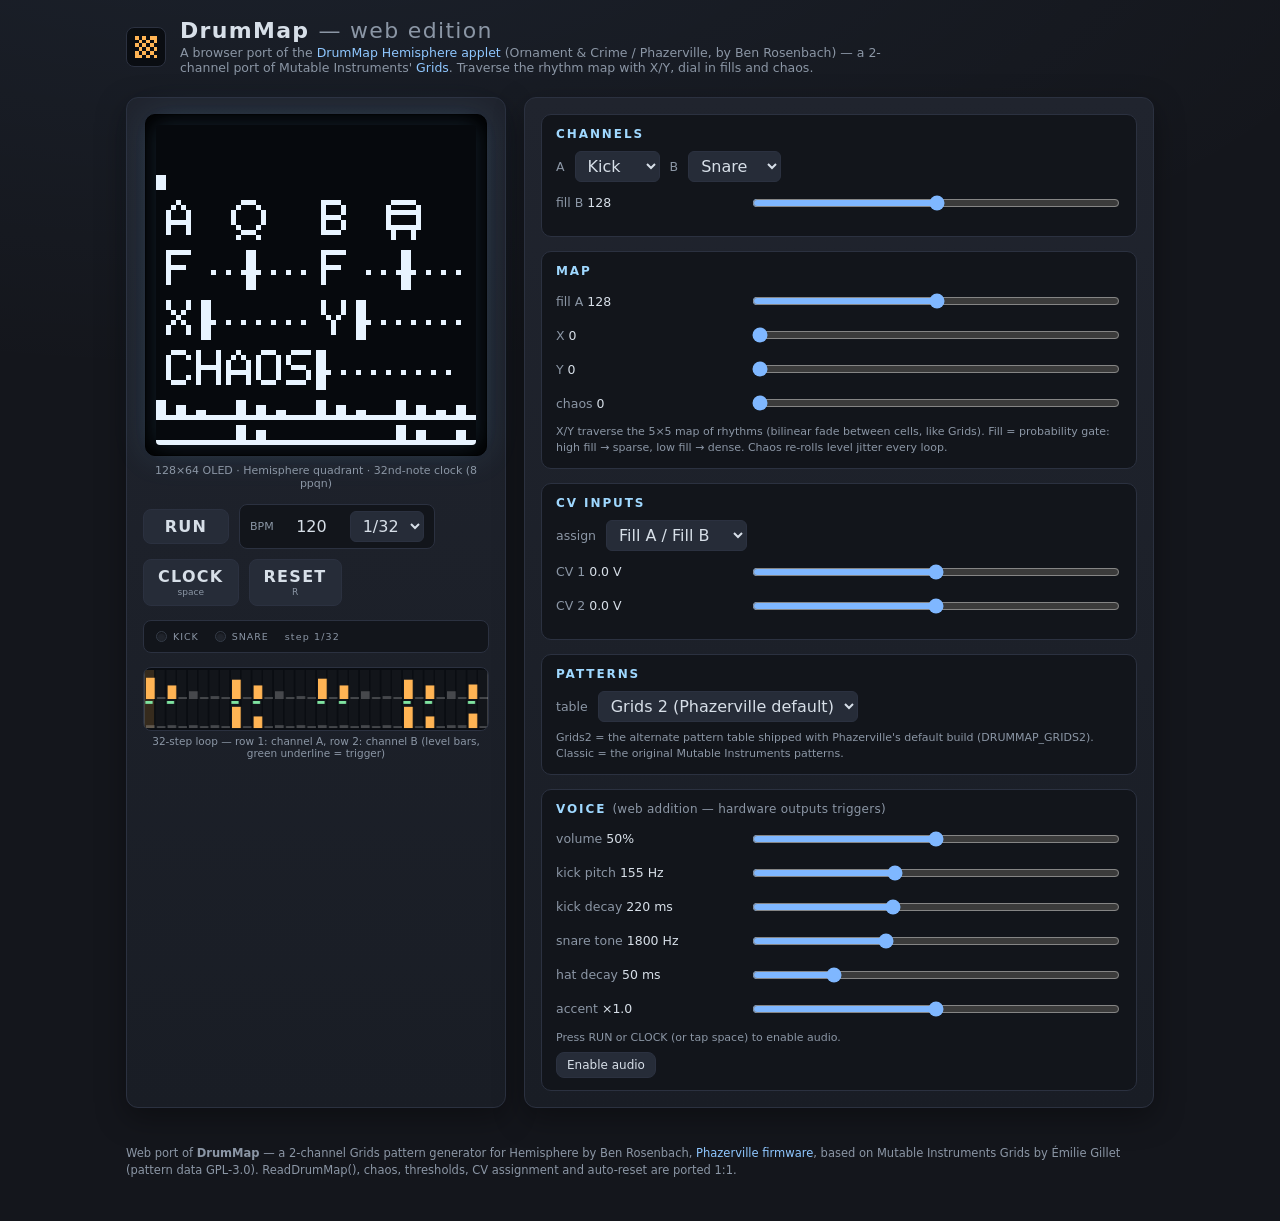
==== apps/drummap/index.html @ c15975ce "Add DrumMap web port Browser port of the DrumMap Hemisphere applet (2-channel Grids pattern generato" ====
<!DOCTYPE html>
<html lang="en">
<head>
  <meta charset="utf-8">
  <meta name="viewport" content="width=device-width, initial-scale=1">
  <title>DrumMap — Web Edition (Phazerville Hemisphere applet)</title>
  <link rel="stylesheet" href="style.css">
</head>
<body>
  <header>
    <canvas id="logoIcon" width="8" height="8"></canvas>
    <div class="title">
      <h1>DrumMap <span class="sub">— web edition</span></h1>
      <p>A browser port of the <a href="https://github.com/djphazer/O_C-Phazerville/blob/main/software/src/applets/DrumMap.h" target="_blank" rel="noopener">DrumMap Hemisphere applet</a> (Ornament &amp; Crime / Phazerville, by Ben Rosenbach) — a 2-channel port of Mutable Instruments' <a href="https://mutable-instruments.net/modules/grids/" target="_blank" rel="noopener">Grids</a>. Traverse the rhythm map with X/Y, dial in fills and chaos.</p>
    </div>
  </header>

  <main>
    <!-- ===================== OLED + transport ===================== -->
    <section class="panel left">
      <div class="oled-bezel">
        <canvas id="oled" width="64" height="64"></canvas>
      </div>
      <div class="oled-caption">128×64 OLED · Hemisphere quadrant · 32nd-note clock (8 ppqn)</div>

      <div class="transport">
        <button id="runBtn" class="big-btn on-ready">RUN</button>
        <div class="bpm-wrap">
          <label for="bpm">BPM</label>
          <input id="bpm" type="number" min="20" max="300" step="1" value="120">
          <select id="div" title="clock steps per beat — DrumMap expects 1/32">
            <option value="1">1/4</option>
            <option value="2">1/8</option>
            <option value="4">1/16</option>
            <option value="8" selected>1/32</option>
          </select>
        </div>
        <button id="clockBtn" class="big-btn tap">CLOCK<span class="hint">space</span></button>
        <button id="resetBtn" class="big-btn tap">RESET<span class="hint">R</span></button>
      </div>

      <div class="monitor">
        <div class="led-wrap"><span class="led amber" id="chALed"></span><span class="led-label" id="chA">KICK</span></div>
        <div class="led-wrap"><span class="led amber2" id="chBLed"></span><span class="led-label" id="chB">SNARE</span></div>
        <div class="mon-item"><span class="mon-label" id="stepLabel">step 1/32</span></div>
      </div>

      <div class="strip-wrap">
        <canvas id="strip" width="488" height="64"></canvas>
        <div class="strip-caption">32-step loop — row 1: channel A, row 2: channel B (level bars, green underline = trigger)</div>
      </div>
    </section>

    <!-- ===================== parameters ===================== -->
    <section class="panel right">
      <div class="group">
        <h2>Channels</h2>
        <div class="row">
          <label for="partA">A</label>
          <select id="partA">
            <option value="0">Kick</option>
            <option value="1">Snare</option>
            <option value="2">HiHat</option>
          </select>
          <label for="partB">B</label>
          <select id="partB">
            <option value="0">Kick</option>
            <option value="1">Snare</option>
            <option value="2">HiHat</option>
            <option value="3">Accent</option>
          </select>
        </div>
        <div class="row" id="fillBSlider">
          <label class="grow" for="fillB">fill B <span id="fillBVal" class="val">128</span> <span id="fillBNote" class="tip inline"></span></label>
          <input id="fillB" type="range" min="0" max="255" step="1" value="128">
        </div>
      </div>

      <div class="group">
        <h2>Map</h2>
        <div class="row">
          <label class="grow" for="fillA">fill A <span id="fillAVal" class="val">128</span></label>
          <input id="fillA" type="range" min="0" max="255" step="1" value="128">
        </div>
        <div class="row">
          <label class="grow" for="xpos">X <span id="xVal" class="val">0</span></label>
          <input id="xpos" type="range" min="0" max="255" step="1" value="0">
        </div>
        <div class="row">
          <label class="grow" for="ypos">Y <span id="yVal" class="val">0</span></label>
          <input id="ypos" type="range" min="0" max="255" step="1" value="0">
        </div>
        <div class="row">
          <label class="grow" for="chaos">chaos <span id="chaosVal" class="val">0</span></label>
          <input id="chaos" type="range" min="0" max="255" step="1" value="0">
        </div>
        <p class="tip">X/Y traverse the 5×5 map of rhythms (bilinear fade between cells, like Grids). Fill = probability gate: high fill → sparse, low fill → dense. Chaos re-rolls level jitter every loop.</p>
      </div>

      <div class="group">
        <h2>CV inputs</h2>
        <div class="row">
          <label for="cvMode">assign</label>
          <select id="cvMode">
            <option value="0">Fill A / Fill B</option>
            <option value="1">X / Y</option>
            <option value="2">Fill A / Chaos</option>
          </select>
        </div>
        <div class="row">
          <label class="grow" for="cv1">CV 1 <span id="cv1Val" class="val">0.0 V</span></label>
          <input id="cv1" type="range" min="-255" max="255" step="1" value="0">
        </div>
        <div class="row">
          <label class="grow" for="cv2">CV 2 <span id="cv2Val" class="val">0.0 V</span></label>
          <input id="cv2" type="range" min="-255" max="255" step="1" value="0">
        </div>
      </div>

      <div class="group">
        <h2>Patterns</h2>
        <div class="row">
          <label for="patternSet">table</label>
          <select id="patternSet">
            <option value="grids2" selected>Grids 2 (Phazerville default)</option>
            <option value="classic">Grids (original MI)</option>
          </select>
        </div>
        <p class="tip">Grids2 = the alternate pattern table shipped with Phazerville's default build (DRUMMAP_GRIDS2). Classic = the original Mutable Instruments patterns.</p>
      </div>

      <div class="group">
        <h2>Voice <span class="sub">(web addition — hardware outputs triggers)</span></h2>
        <div class="row"><label class="grow" for="vol">volume <span id="volVal" class="val">50%</span></label><input id="vol" type="range" min="0" max="1" step="0.01" value="0.5"></div>
        <div class="row"><label class="grow" for="kickPitch">kick pitch <span id="kickPitchVal" class="val">155 Hz</span></label><input id="kickPitch" type="range" min="90" max="260" step="1" value="155"></div>
        <div class="row"><label class="grow" for="kickDecay">kick decay <span id="kickDecayVal" class="val">220 ms</span></label><input id="kickDecay" type="range" min="0.05" max="0.5" step="0.01" value="0.22"></div>
        <div class="row"><label class="grow" for="snareTone">snare tone <span id="snareToneVal" class="val">1800 Hz</span></label><input id="snareTone" type="range" min="800" max="3600" step="50" value="1800"></div>
        <div class="row"><label class="grow" for="hatDecay">hat decay <span id="hatDecayVal" class="val">50 ms</span></label><input id="hatDecay" type="range" min="0.01" max="0.2" step="0.005" value="0.05"></div>
        <div class="row"><label class="grow" for="accent">accent <span id="accentVal" class="val">×1.0</span></label><input id="accent" type="range" min="0" max="2" step="0.1" value="1"></div>
        <p class="tip" id="audioHint">Press RUN or CLOCK (or tap space) to enable audio.</p>
        <button id="audioBtn" class="small-btn">Enable audio</button>
      </div>
    </section>
  </main>

  <footer>
    <p>
      Web port of <strong>DrumMap</strong> — a 2-channel Grids pattern generator for Hemisphere by
      Ben Rosenbach, <a href="https://github.com/djphazer/O_C-Phazerville" target="_blank" rel="noopener">Phazerville firmware</a>,
      based on Mutable Instruments Grids by Émilie Gillet (pattern data GPL-3.0). ReadDrumMap(),
      chaos, thresholds, CV assignment and auto-reset are ported 1:1.
    </p>
  </footer>

  <script src="js/data.js"></script>
  <script src="js/engine.js"></script>
  <script src="js/display.js"></script>
  <script src="js/synth.js"></script>
  <script src="js/app.js"></script>
</body>
</html>
---- apps/drummap/style.css ----
:root {
  --bg: #14161c;
  --panel: #1d2129;
  --panel-edge: #2b3140;
  --ink: #d7dfe8;
  --ink-dim: #8b96a5;
  --accent: #ffb454;
  --accent2: #ffb454;
  --oled: #06090d;
  --oled-glow: rgba(140, 220, 255, 0.35);
}

* { box-sizing: border-box; }

body {
  margin: 0;
  background:
    radial-gradient(1200px 500px at 20% -10%, rgba(126, 183, 255, 0.07), transparent),
    var(--bg);
  color: var(--ink);
  font-family: "Inter", "Segoe UI", system-ui, -apple-system, sans-serif;
  min-height: 100vh;
}

a { color: #8fc7ff; text-decoration: none; }
a:hover { text-decoration: underline; }

header {
  display: flex;
  gap: 14px;
  align-items: center;
  padding: 18px 26px 10px;
  max-width: 1080px;
  margin: 0 auto;
}

#logoIcon {
  width: 40px;
  height: 40px;
  image-rendering: pixelated;
  background: #0a0d12;
  border: 1px solid var(--panel-edge);
  border-radius: 8px;
  padding: 4px;
}

.title h1 {
  margin: 0;
  font-size: 22px;
  letter-spacing: 0.06em;
}
.title h1 .sub { color: var(--ink-dim); font-weight: 400; }
.title p { margin: 2px 0 0; color: var(--ink-dim); font-size: 12.5px; max-width: 720px; }

main {
  display: grid;
  grid-template-columns: 380px 1fr;
  gap: 18px;
  padding: 12px 26px 26px;
  max-width: 1080px;
  margin: 0 auto;
}
@media (max-width: 900px) { main { grid-template-columns: 1fr; } }

.panel {
  background: linear-gradient(180deg, #20242e, #191d25);
  border: 1px solid var(--panel-edge);
  border-radius: 12px;
  padding: 16px;
  box-shadow: 0 10px 30px rgba(0, 0, 0, 0.35);
}

/* ---------------- OLED ---------------- */
.oled-bezel {
  background: #05070a;
  border-radius: 10px;
  padding: 10px;
  border: 1px solid #000;
  box-shadow:
    inset 0 0 24px rgba(0, 0, 0, 0.9),
    0 0 34px rgba(122, 200, 255, 0.12);
  width: fit-content;
  margin: 0 auto;
}

#oled {
  width: 320px;
  height: 320px;
  image-rendering: pixelated;
  background: var(--oled);
  border-radius: 4px;
  box-shadow: 0 0 22px rgba(126, 200, 255, 0.14);
  display: block;
}

.oled-caption {
  text-align: center;
  color: var(--ink-dim);
  font-size: 11px;
  margin: 8px 0 2px;
}

/* ---------------- transport ---------------- */
.transport {
  display: flex;
  gap: 10px;
  align-items: center;
  margin-top: 14px;
  flex-wrap: wrap;
}

button {
  font: inherit;
  color: var(--ink);
  background: #262c38;
  border: 1px solid var(--panel-edge);
  border-radius: 8px;
  padding: 8px 14px;
  cursor: pointer;
  transition: background 0.12s, border-color 0.12s, transform 0.05s;
}
button:hover { background: #2e3545; }
button:active { transform: translateY(1px); }
button.on { background: #274a35; border-color: #3f7c56; color: #c9f2d8; }

.big-btn {
  min-width: 86px;
  font-weight: 600;
  letter-spacing: 0.08em;
  display: inline-flex;
  flex-direction: column;
  align-items: center;
  gap: 2px;
  line-height: 1.1;
}
.big-btn .hint { font-size: 9px; color: var(--ink-dim); font-weight: 400; letter-spacing: 0; }
#runBtn.on { background: #2c5138; box-shadow: 0 0 12px rgba(127, 227, 160, 0.25); }

.bpm-wrap {
  display: flex;
  align-items: center;
  gap: 6px;
  background: #12151b;
  border: 1px solid var(--panel-edge);
  border-radius: 8px;
  padding: 6px 10px;
}
.bpm-wrap label { font-size: 11px; color: var(--ink-dim); }
.bpm-wrap input {
  width: 64px;
  background: transparent;
  border: none;
  color: var(--ink);
  font: inherit;
  text-align: right;
}

/* ---------------- monitor ---------------- */
.monitor {
  display: flex;
  gap: 16px;
  align-items: center;
  margin-top: 14px;
  padding: 10px 12px;
  background: #12151b;
  border: 1px solid var(--panel-edge);
  border-radius: 8px;
  flex-wrap: wrap;
}
.mon-item { display: flex; flex-direction: column; min-width: 74px; }
.mon-label { font-size: 9.5px; letter-spacing: 0.12em; color: var(--ink-dim); }
.mon-val { font-size: 15px; font-variant-numeric: tabular-nums; }

.led-wrap { display: flex; align-items: center; gap: 6px; }
.led {
  width: 11px; height: 11px; border-radius: 50%;
  background: #20242c;
  border: 1px solid #333a46;
  box-shadow: inset 0 1px 2px rgba(0, 0, 0, 0.6);
}
.led.on { background: var(--accent); border-color: #ffd9a0; box-shadow: 0 0 10px rgba(255, 180, 84, 0.7); }
.led.amber2.on { background: #7fb7ff; border-color: #b3d4ff; box-shadow: 0 0 10px rgba(127, 183, 255, 0.7); }
.led.accent.on { background: var(--accent2); border-color: #ffd9a0; box-shadow: 0 0 10px rgba(255, 180, 84, 0.7); }
.led.blue.on { background: #7fb7ff; border-color: #b3d4ff; box-shadow: 0 0 10px rgba(127, 183, 255, 0.7); }
.led-label { font-size: 9.5px; letter-spacing: 0.1em; color: var(--ink-dim); }

/* ---------------- pattern strip ---------------- */
.strip-wrap { margin-top: 14px; }
#strip {
  width: 100%;
  height: 64px;
  background: #0a0d12;
  border: 1px solid var(--panel-edge);
  border-radius: 8px;
  display: block;
}
.strip-caption { color: var(--ink-dim); font-size: 10.5px; margin-top: 4px; text-align: center; }

/* ---------------- parameter panel ---------------- */
.right { display: flex; flex-direction: column; gap: 14px; }

.group {
  background: #12151b;
  border: 1px solid var(--panel-edge);
  border-radius: 10px;
  padding: 12px 14px 12px;
}
.group h2 {
  margin: 0 0 10px;
  font-size: 12px;
  letter-spacing: 0.16em;
  text-transform: uppercase;
  color: #9fd8ff;
}
.group h2 .sub { color: var(--ink-dim); text-transform: none; letter-spacing: 0.02em; font-weight: 400; }

.row {
  display: flex;
  align-items: center;
  gap: 10px;
  margin-bottom: 8px;
  flex-wrap: wrap;
}
.row label { font-size: 12.5px; color: var(--ink-dim); white-space: nowrap; }
.row .val { color: var(--ink); font-variant-numeric: tabular-nums; }
.row .grow { flex: 1; }

input[type="range"] {
  flex: 2;
  min-width: 130px;
  accent-color: #7fb7ff;
  height: 22px;
}

select {
  font: inherit;
  color: var(--ink);
  background: #262c38;
  border: 1px solid var(--panel-edge);
  border-radius: 6px;
  padding: 4px 8px;
  max-width: 260px;
}

.toggle {
  font-variant-numeric: tabular-nums;
  letter-spacing: 0.05em;
}

.switch { display: inline-flex; align-items: center; gap: 6px; cursor: pointer; font-size: 12.5px; color: var(--ink); }
.switch input { accent-color: var(--accent); }
.switches { gap: 16px; }

/* seed digits */
.seed-digits { display: flex; gap: 8px; margin: 10px 0 4px; }
.hexdigit {
  display: flex;
  flex-direction: column;
  align-items: center;
  background: #0c0f14;
  border: 1px solid var(--panel-edge);
  border-radius: 8px;
  padding: 4px 6px;
  gap: 2px;
  cursor: ns-resize;
  user-select: none;
}
.hexdigit .val {
  font-family: "JetBrains Mono", ui-monospace, monospace;
  font-size: 22px;
  color: var(--accent);
  min-width: 24px;
  text-align: center;
  text-shadow: 0 0 8px rgba(127, 227, 160, 0.45);
}
.hexdigit button {
  border: none;
  background: transparent;
  color: var(--ink-dim);
  font-size: 13px;
  padding: 0 4px;
  line-height: 1;
}
.hexdigit button:hover { color: var(--ink); }
.seed-digits.disabled { opacity: 0.35; pointer-events: none; }

.tip { color: var(--ink-dim); font-size: 11px; margin: 6px 0 0; line-height: 1.45; }
.tip.inline { margin: 0; }

.small-btn { font-size: 12px; padding: 5px 10px; margin-top: 6px; }

footer {
  max-width: 1080px;
  margin: 0 auto;
  padding: 0 26px 30px;
  color: var(--ink-dim);
  font-size: 11.5px;
  line-height: 1.5;
}
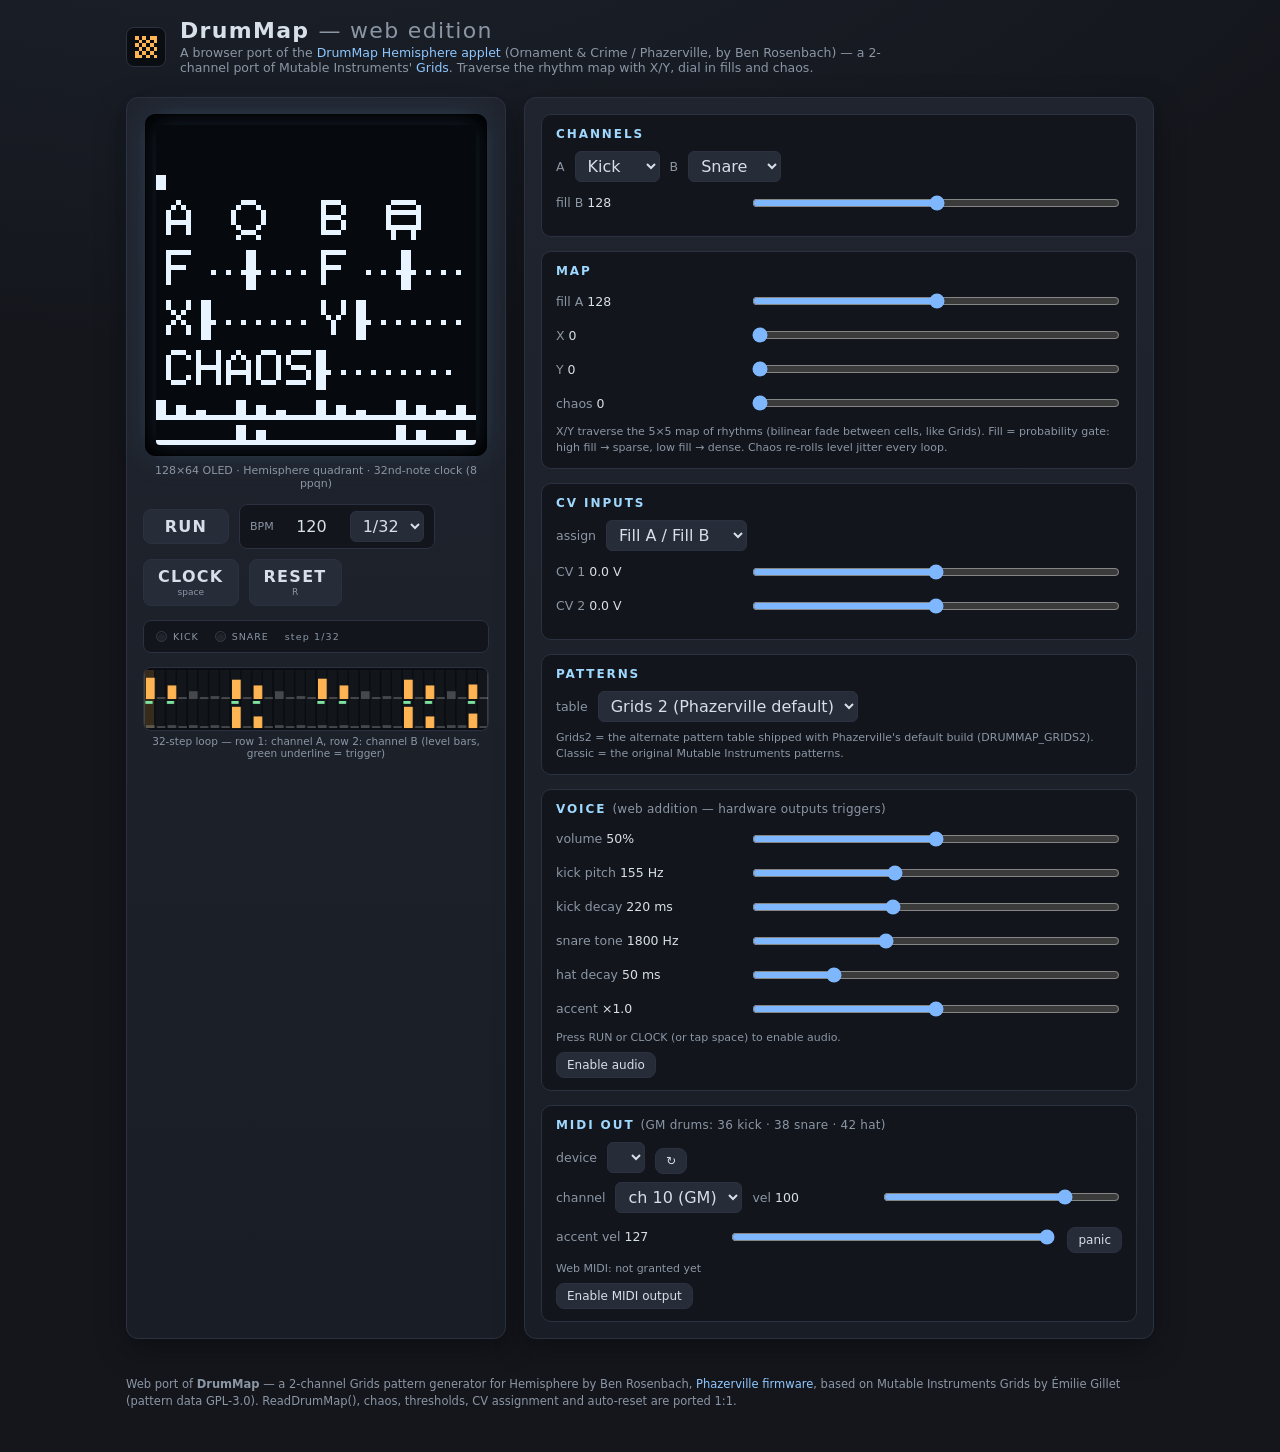
==== commit edcfb450: "Add shared-clock Rack (3 app slots in a column) + DrumMap MIDI out Rack (apps/rack): shared transpor" ====
--- a/apps/drummap/index.html
+++ b/apps/drummap/index.html
@@ -140,6 +140,28 @@
         <p class="tip" id="audioHint">Press RUN or CLOCK (or tap space) to enable audio.</p>
         <button id="audioBtn" class="small-btn">Enable audio</button>
       </div>
+
+      <div class="group" id="midiGroup">
+        <h2>MIDI out <span class="sub">(GM drums: 36 kick · 38 snare · 42 hat)</span></h2>
+        <div class="row">
+          <label for="midiDevice">device</label>
+          <select id="midiDevice"></select>
+          <button id="midiRefresh" class="small-btn" title="re-scan MIDI outputs">↻</button>
+        </div>
+        <div class="row">
+          <label for="midiChannel">channel</label>
+          <select id="midiChannel"></select>
+          <label class="grow" for="midiVel">vel <span id="midiVelVal" class="val">100</span></label>
+          <input id="midiVel" type="range" min="1" max="127" step="1" value="100">
+        </div>
+        <div class="row">
+          <label class="grow" for="midiAccVel">accent vel <span id="midiAccVelVal" class="val">127</span></label>
+          <input id="midiAccVel" type="range" min="1" max="127" step="1" value="127">
+          <button id="midiPanic" class="small-btn" title="all notes off">panic</button>
+        </div>
+        <p class="tip" id="midiStatus">Web MIDI: idle</p>
+        <button id="midiConnect" class="small-btn">Enable MIDI output</button>
+      </div>
     </section>
   </main>
 
@@ -156,6 +178,7 @@
   <script src="js/engine.js"></script>
   <script src="js/display.js"></script>
   <script src="js/synth.js"></script>
+  <script src="js/midi.js"></script>
   <script src="js/app.js"></script>
 </body>
 </html>
--- a/apps/drummap/style.css
+++ b/apps/drummap/style.css
@@ -296,4 +296,21 @@
   color: var(--ink-dim);
   font-size: 11.5px;
   line-height: 1.5;
-}+}
+/* ---------------- rack slot mode (?slot=1) ---------------- */
+body.slot-mode header, body.slot-mode footer,
+body.slot-mode .transport, body.slot-mode .monitor { display: none; }
+body.slot-mode main { display: block; padding: 8px 12px; }
+body.slot-mode .panel { width: 100%; padding: 10px 12px; }
+body.slot-mode .oled-caption, body.slot-mode .strip-caption { display: none; }
+body.slot-mode .strip-wrap { margin-top: 10px; }
+body.slot-mode .panel.right {
+  margin-top: 10px;
+  display: grid;
+  grid-template-columns: repeat(auto-fill, minmax(235px, 1fr));
+  gap: 10px;
+  align-content: start;
+}
+body.slot-mode .group { padding: 10px 12px; }
+body.slot-mode .group h2 { margin: 0 0 8px; font-size: 13px; }
+body.slot-mode .group p.tip { margin-top: 6px; }
